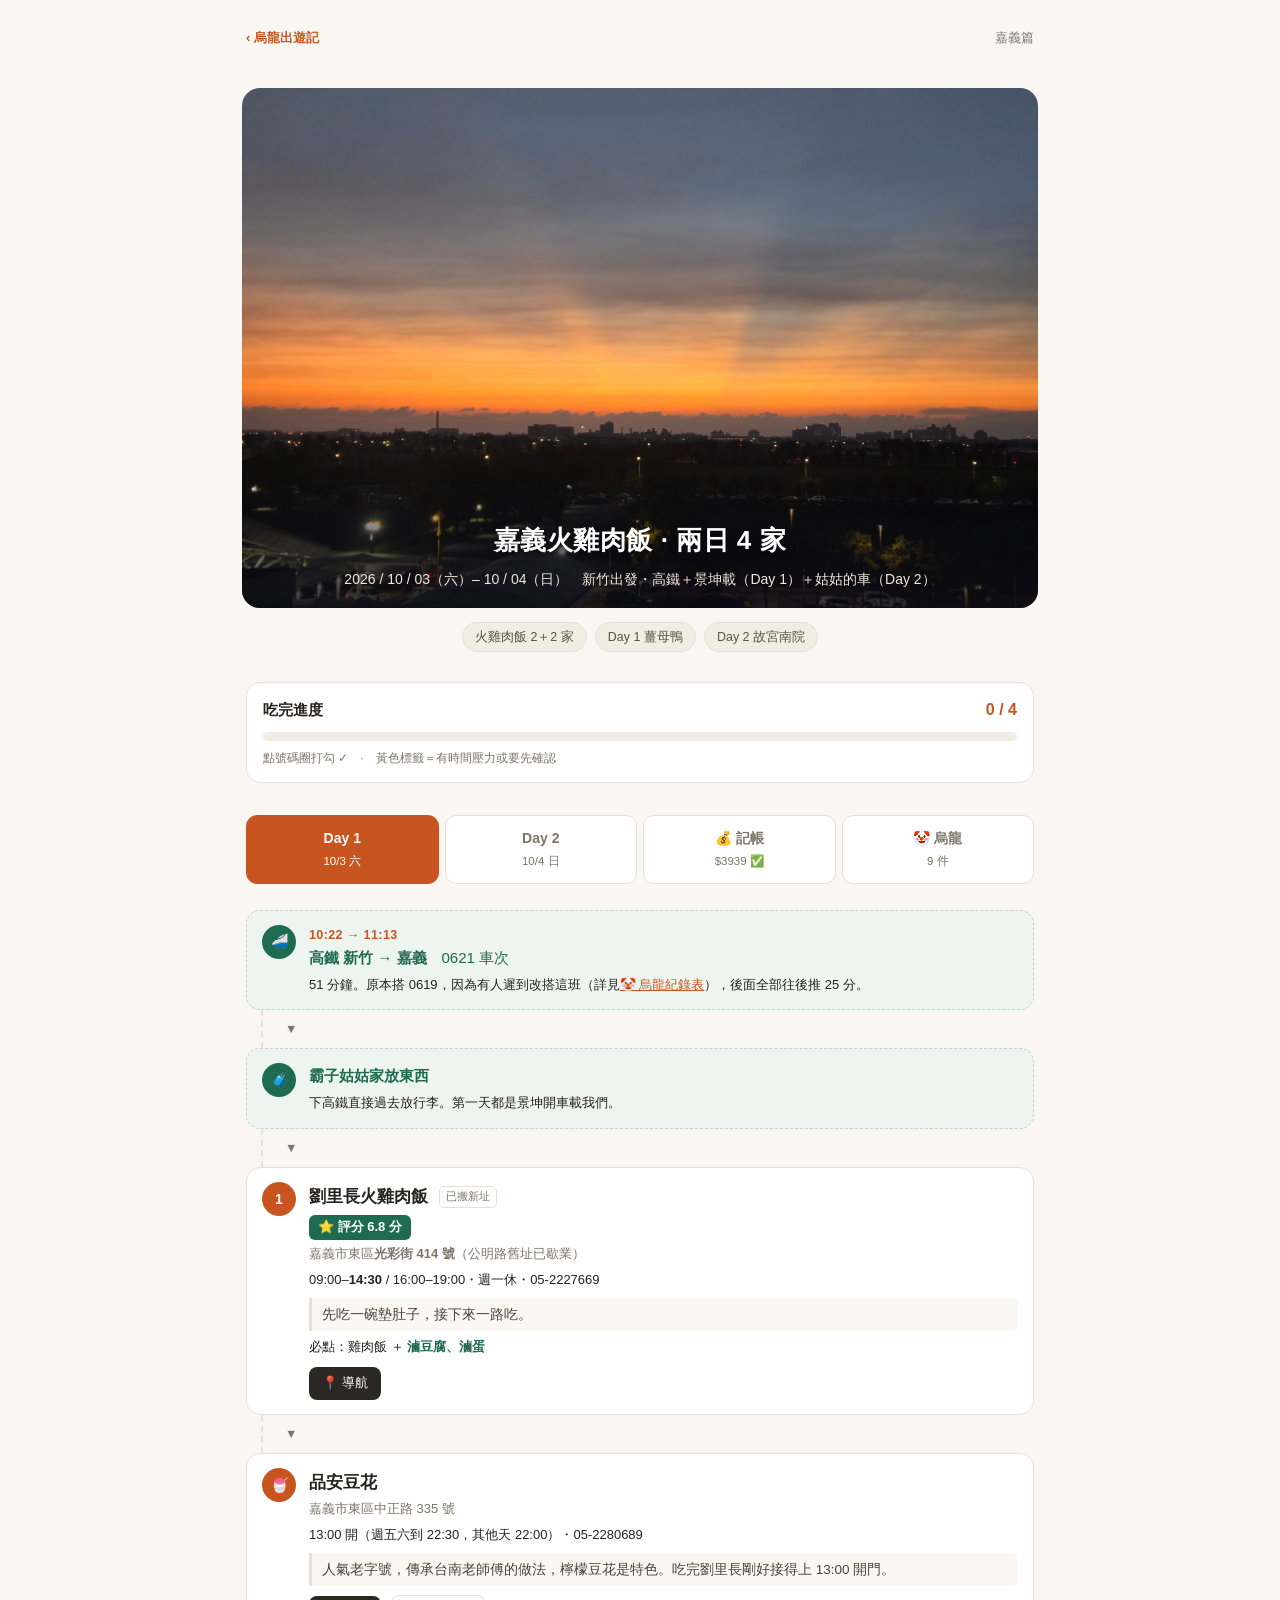
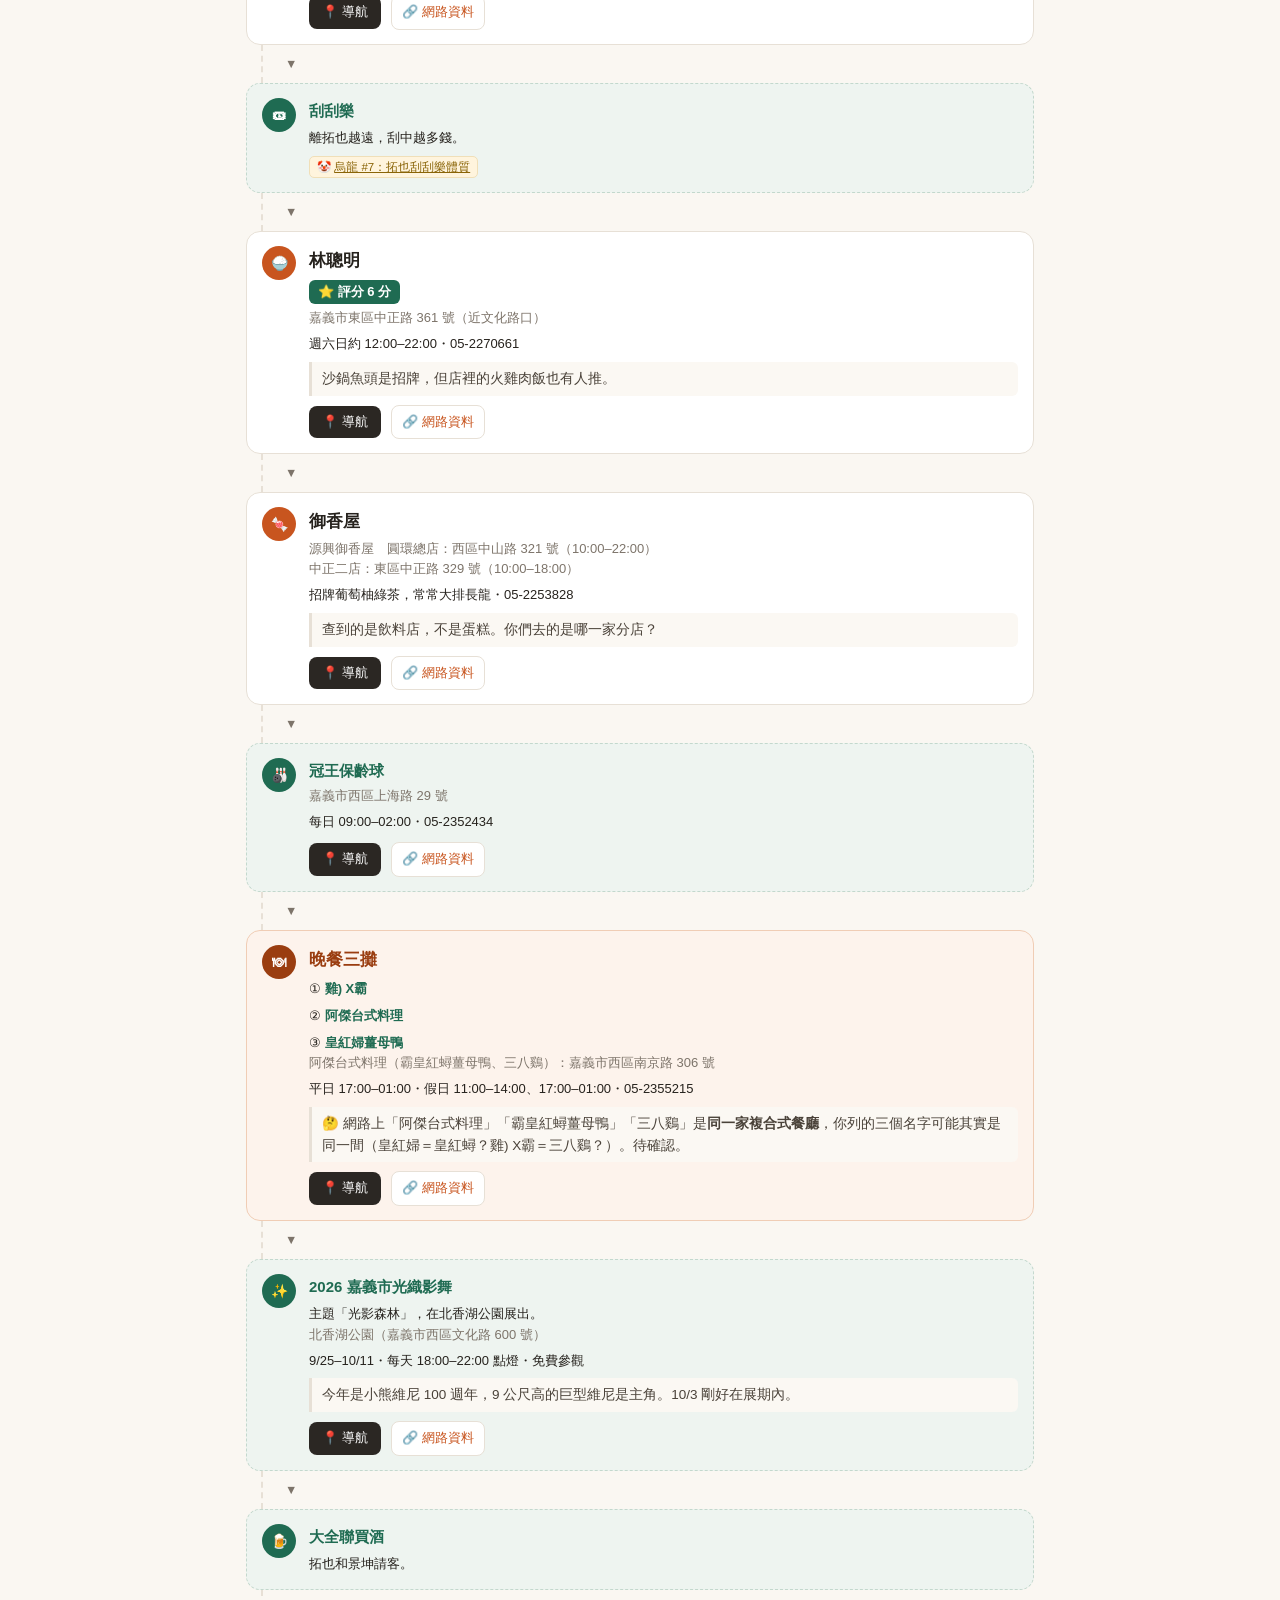
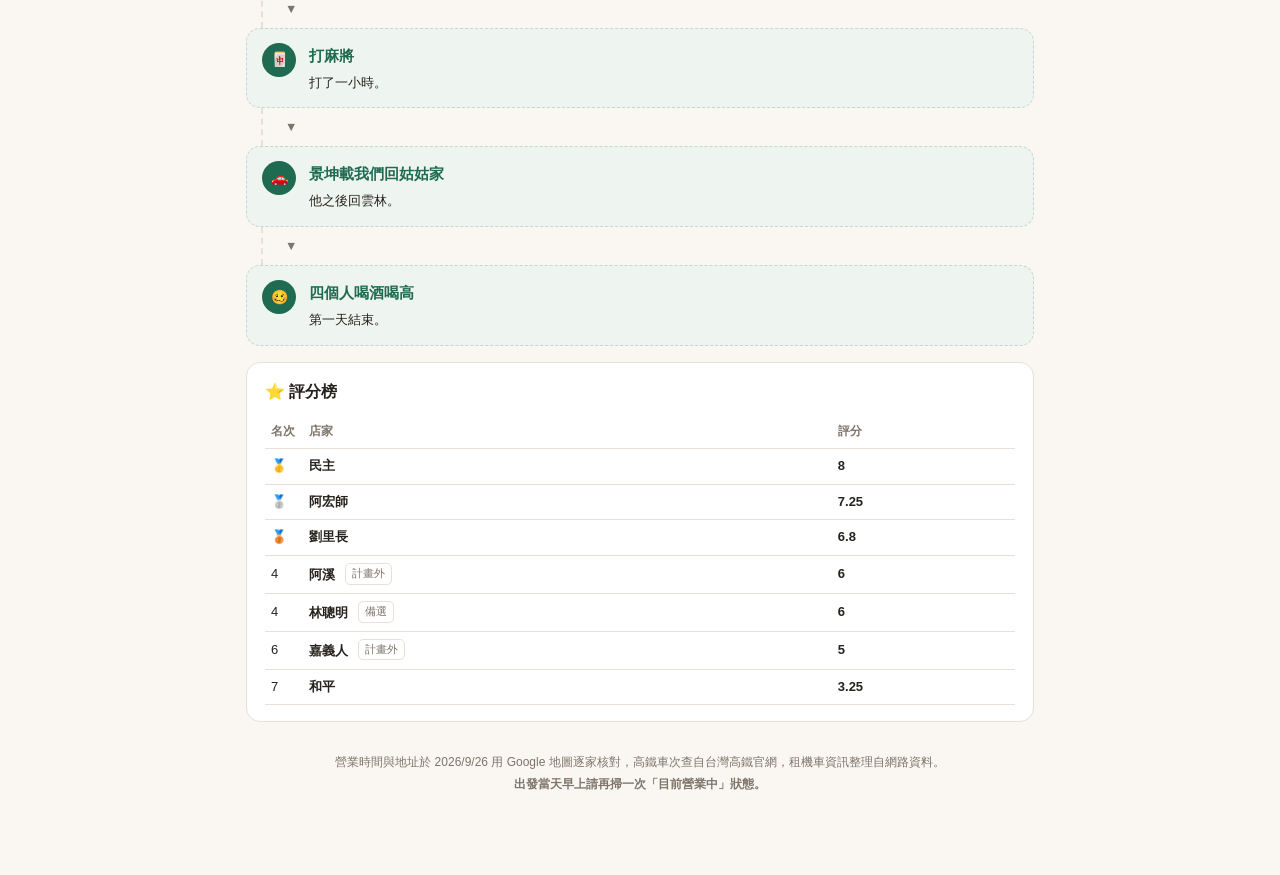
==== docs/chiayi-2026-10/index.html @ 623d9f43 "建立烏龍出遊記總覽，保留嘉義行程、分帳與烏龍紀錄" ====
<!DOCTYPE html>
<html lang="zh-Hant">
<head>
<meta charset="utf-8">
<meta name="viewport" content="width=device-width, initial-scale=1">
<title>嘉義火雞肉飯 2 日攻略｜10/3–10/4</title>
<meta name="description" content="2026/10/3–10/4 嘉義兩日：火雞肉飯 4 家分兩天吃、薑母鴨晚餐、故宮南院。高鐵＋景坤載＋姑姑的車。">
<meta name="theme-color" content="#c8551f">
<meta name="apple-mobile-web-app-capable" content="yes">
<meta name="apple-mobile-web-app-title" content="烏龍出遊記">
<meta property="og:type" content="website">
<meta property="og:title" content="嘉義火雞肉飯 · 兩日 4 家">
<meta property="og:image" content="https://waltwait.github.io/oolong-travel/chiayi-2026-10/cover.jpg">
<meta property="og:description" content="火雞肉飯 2＋2 家 · 薑母鴨 · 故宮南院 · 高鐵＋開車">
<link rel="manifest" href="../manifest.webmanifest">
<link rel="icon" type="image/png" sizes="192x192" href="../assets/icons/icon-192.png">
<link rel="apple-touch-icon" href="../assets/icons/apple-touch-icon.png">
<meta name="mobile-web-app-capable" content="yes">
<style>
:root{
  --bg:#faf7f2; --card:#fff; --ink:#26221d; --muted:#7d746a;
  --line:#e7e0d6; --accent:#c8551f; --accent2:#1f6b52; --must:#a3123a;
  --chip:#f2ece2;
}
*{box-sizing:border-box}
body{margin:0;background:var(--bg);color:var(--ink);
  font-family:-apple-system,BlinkMacSystemFont,"PingFang TC","Noto Sans TC","Segoe UI",sans-serif;
  line-height:1.6;-webkit-text-size-adjust:100%}
.wrap{max-width:820px;margin:0 auto;padding:20px 16px 80px}
header{text-align:center;padding:8px 0 8px}
.hero{position:relative;border-radius:18px;overflow:hidden;margin:0 -4px;background:#2b2723}
.hero img{display:block;width:100%;height:auto;aspect-ratio:4/3;object-fit:cover;max-height:520px}
.herotext{position:absolute;left:0;right:0;bottom:0;padding:60px 18px 18px;
  background:linear-gradient(to top,rgba(10,10,20,.82),rgba(10,10,20,.45) 60%,transparent)}
.hero h1{color:#fff;text-shadow:0 2px 8px rgba(0,0,0,.5)}
.hero .sub{color:#f1e6d8}
@media (max-width:600px){.hero img{aspect-ratio:4/5;object-position:50% 50%}}
h1{font-size:26px;margin:0 0 6px;letter-spacing:.5px}
.sub{color:var(--muted);font-size:14px}
.meta{display:flex;flex-wrap:wrap;gap:8px;justify-content:center;margin-top:14px}
.chip{background:var(--chip);border:1px solid var(--line);border-radius:99px;
  padding:4px 12px;font-size:12.5px;color:#5b5248}

.progress{margin:22px 0 8px;background:var(--card);border:1px solid var(--line);
  border-radius:14px;padding:14px 16px}
.progress b{font-size:15px}
.bar{height:9px;background:var(--chip);border-radius:99px;overflow:hidden;margin-top:9px}
.bar i{display:block;height:100%;width:0;background:var(--accent);transition:width .3s}

.alert{background:#fff4dd;border:1px solid #f0dfb8;border-radius:14px;padding:13px 16px;
  margin:14px 0 0;font-size:13.5px;color:#5e4506}
.alert b{color:#8a4a07}
.alert ol{margin:6px 0 0;padding-left:20px}
.alert li{margin-bottom:4px}

.tabs{display:flex;gap:6px;margin:22px 0 16px;position:sticky;top:0;z-index:5;
  background:var(--bg);padding:10px 0}
.tab{flex:1;text-align:center;padding:11px 8px;border-radius:11px;border:1px solid var(--line);
  background:var(--card);cursor:pointer;font-size:14px;font-weight:600;color:var(--muted)}
.tab .ts{font-weight:400;font-size:11.5px}
.tab.on{background:var(--accent);color:#fff;border-color:var(--accent)}

.day{display:none}
.day.on{display:block}

.leg{display:flex;align-items:center;gap:8px;color:var(--muted);font-size:12.5px;
  margin:0 0 0 15px;padding:9px 0 9px 22px;border-left:2px dashed var(--line)}

.stop{background:var(--card);border:1px solid var(--line);border-radius:14px;
  padding:14px 15px;display:flex;gap:13px;align-items:flex-start}
.stop.must{border-color:#e8bcc8;box-shadow:0 0 0 3px #fdf1f4 inset}
.stop.done{opacity:.45}
.num{flex:0 0 34px;height:34px;border-radius:50%;background:var(--accent);color:#fff;
  display:flex;align-items:center;justify-content:center;font-weight:700;font-size:14px;cursor:pointer;user-select:none}
.num.mustn{background:var(--must)}
.num.alt{background:var(--accent2)}
.body{flex:1;min-width:0}
.time{font-size:12.5px;color:var(--accent);font-weight:700;letter-spacing:.4px}
.name{font-size:17px;font-weight:700;margin:1px 0 3px}
.addr{font-size:13px;color:var(--muted)}
.hours{font-size:13px;margin-top:5px}
.why{font-size:13.5px;margin-top:7px;color:#4a4239;background:#fbf8f3;
  border-left:3px solid var(--line);padding:6px 10px;border-radius:0 6px 6px 0}
.order{font-size:13px;margin-top:6px}
.order b{color:var(--accent2)}
.flag{display:inline-block;font-size:11.5px;background:#fff4dd;color:#8a6407;
  border:1px solid #f0dfb8;border-radius:5px;padding:1px 7px;margin-top:7px}
.gmap{display:inline-block;margin-top:9px;font-size:13px;color:#fff;background:#2b2723;
  text-decoration:none;padding:6px 13px;border-radius:8px}
.gmap:active{opacity:.7}
.tag{display:inline-block;font-size:11px;border:1px solid var(--line);border-radius:5px;
  padding:1px 6px;color:var(--muted);margin-left:6px;vertical-align:2px;font-weight:400}
.tag.m{background:var(--must);color:#fff;border-color:var(--must);font-weight:700}

.break{background:#eef4f0;border:1px dashed #c3d8cd}
.break .name{color:var(--accent2);font-size:15px}
.dinner{background:#fdf3ec;border:1px solid #f0cdb5}
.dinner .name{color:#9a3d10}

.box{background:var(--card);border:1px solid var(--line);border-radius:14px;
  padding:16px 18px;margin-top:16px}
.box h3{margin:0 0 10px;font-size:16px}
.box ul{margin:0;padding-left:18px;font-size:14px}
.box li{margin-bottom:7px}
.box p{font-size:13.5px;margin:0 0 10px}
table{width:100%;border-collapse:collapse;font-size:13px;margin-top:4px}
th,td{text-align:left;padding:7px 6px;border-bottom:1px solid var(--line)}
th{color:var(--muted);font-weight:600;font-size:12px}
td a{color:var(--accent)}
#rent{scroll-margin-top:80px}
#doops .stop{margin-bottom:12px;background:#fdf1f4;border-color:#e8bcc8}
.score{display:inline-block;margin:2px 0 4px;font-size:13px;font-weight:700;color:#fff;
  background:var(--accent2);border-radius:6px;padding:2px 9px}
#ledger td.amt{text-align:right;font-variant-numeric:tabular-nums}
#payers td:last-child{text-align:right;font-weight:700;font-variant-numeric:tabular-nums}
.srclink{display:inline-block;margin-top:9px;margin-left:6px;font-size:13px;color:var(--accent);text-decoration:none;padding:6px 10px;border:1px solid var(--line);border-radius:8px;background:#fff}
.num.oopsn{background:var(--must)}
.verdict{display:inline-block;margin-top:7px;font-size:13px;font-weight:700;color:var(--must);
  background:#fff;border:1px solid #e8bcc8;border-radius:6px;padding:2px 9px}
footer{text-align:center;color:var(--muted);font-size:12px;margin-top:30px;line-height:1.8}

/* 安裝提示（Android Chrome） */
#install{display:none;margin:14px auto 0;background:var(--accent);color:#fff;border:none;
  border-radius:99px;padding:11px 22px;font-size:14px;font-weight:700;cursor:pointer;
  font-family:inherit;box-shadow:0 3px 10px rgba(200,85,31,.28)}
#install:active{transform:scale(.97)}
#offline{display:none;position:fixed;left:0;right:0;bottom:0;z-index:20;
  background:#2b2723;color:#fff;text-align:center;font-size:12.5px;padding:8px}
.journal-nav{max-width:820px;margin:0 auto;padding:16px 16px 0;display:flex;justify-content:space-between;align-items:center;gap:12px;font-size:13px;color:var(--muted)}
.journal-nav a{color:var(--accent);text-decoration:none;font-weight:700;padding:8px 0;min-height:44px;display:inline-flex;align-items:center}
.journal-nav a:focus-visible{outline:3px solid var(--accent2);outline-offset:3px}
</style>
</head>
<body>
<nav class="journal-nav" aria-label="旅行總覽"><a href="../">‹ 烏龍出遊記</a><span>嘉義篇</span></nav>
<div class="wrap">

<header>
  <div class="hero">
    <img src="cover.jpg" alt="嘉義傍晚的夕陽天際線" width="1600" height="1200">
    <div class="herotext">
      <h1>嘉義火雞肉飯 · 兩日 4 家</h1>
      <div class="sub">2026 / 10 / 03（六）– 10 / 04（日）　新竹出發・高鐵＋景坤載（Day 1）＋姑姑的車（Day 2）</div>
    </div>
  </div>
  <div class="meta">
    <span class="chip">火雞肉飯 2＋2 家</span>
    <span class="chip">Day 1 薑母鴨</span>
    <span class="chip">Day 2 故宮南院</span>
  </div>
  <button id="install" type="button" hidden>📲 安裝到手機主畫面</button>
</header>

<div class="progress">
  <b>吃完進度</b> <span id="cnt" style="float:right;color:#c8551f;font-weight:700">0 / 4</span>
  <div class="bar"><i id="barfill"></i></div>
  <div style="font-size:12px;color:#7d746a;margin-top:8px">點號碼圈打勾 ✓　·　黃色標籤＝有時間壓力或要先確認</div>
</div>

<div class="tabs">
  <div class="tab on" data-d="1">Day 1<br><span class="ts">10/3 六</span></div>
  <div class="tab" data-d="2">Day 2<br><span class="ts">10/4 日</span></div>
  <div class="tab" data-d="money">💰 記帳<br><span class="ts">$<span id="moneytotal">0</span></span></div>
  <div class="tab" data-d="oops">🤡 烏龍<br><span class="ts"><span id="oopscnt">0</span> 件</span></div>
</div>

<!-- ============ DAY 1 ============ -->
<div class="day on" id="d1">

  <div class="stop break">
    <div class="num alt" style="cursor:default">🚄</div>
    <div class="body">
      <div class="time">10:22 → 11:13</div>
      <div class="name">高鐵 新竹 → 嘉義　<span style="font-weight:400">0621 車次</span></div>
      <div class="hours">51 分鐘。原本搭 0619，因為有人遲到改搭這班（詳見<a href="#" data-goto="oops" style="color:var(--accent)">🤡 烏龍紀錄表</a>），後面全部往後推 25 分。</div>
    </div>
  </div>

  <div class="leg">▼</div>

  <div class="stop break">
    <div class="num alt" style="cursor:default">🧳</div>
    <div class="body">
      <div class="name">霸子姑姑家放東西</div>
      <div class="hours">下高鐵直接過去放行李。第一天都是景坤開車載我們。</div>
    </div>
  </div>

  <div class="leg">▼</div>

  <div class="stop">
    <div class="num" data-k="liu">1</div>
    <div class="body">
      <div class="name">劉里長火雞肉飯 <span class="tag">已搬新址</span></div>
      <span class="score">⭐ 評分 6.8 分</span>
      <div class="addr">嘉義市東區<b>光彩街 414 號</b>（公明路舊址已歇業）</div>
      <div class="hours">09:00–<b>14:30</b> / 16:00–19:00・週一休・05-2227669</div>
      <div class="why">先吃一碗墊肚子，接下來一路吃。</div>
      <div class="order">必點：雞肉飯 ＋ <b>滷豆腐、滷蛋</b></div>
      <a class="gmap" target="_blank" href="https://www.google.com/maps/search/?api=1&query=%E5%8A%89%E9%87%8C%E9%95%B7%E7%81%AB%E9%9B%9E%E8%82%89%E9%A3%AF%20%E5%98%89%E7%BE%A9%E5%B8%82%E6%9D%B1%E5%8D%80%E5%85%89%E5%BD%A9%E8%A1%97414%E8%99%9F">📍 導航</a>
    </div>
  </div>

  <div class="leg">▼</div>

  <div class="stop">
    <div class="num" style="cursor:default">🍧</div>
    <div class="body">
      <div class="name">品安豆花</div>
      <div class="addr">嘉義市東區中正路 335 號</div>
      <div class="hours">13:00 開（週五六到 22:30，其他天 22:00）・05-2280689</div>
      <div class="why">人氣老字號，傳承台南老師傅的做法，檸檬豆花是特色。吃完劉里長剛好接得上 13:00 開門。</div>
      <a class="gmap" target="_blank" href="https://www.google.com/maps/search/?api=1&query=%E5%93%81%E5%AE%89%E8%B1%86%E8%8A%B1%20%E5%98%89%E7%BE%A9%E5%B8%82%E6%9D%B1%E5%8D%80%E4%B8%AD%E6%AD%A3%E8%B7%AF335%E8%99%9F">📍 導航</a> <a class="srclink" target="_blank" rel="noopener" href="https://journey.tw/pinan88/">🔗 網路資料</a>
    </div>
  </div>

  <div class="leg">▼</div>

  <div class="stop break">
    <div class="num alt" style="cursor:default">🎟</div>
    <div class="body">
      <div class="name">刮刮樂</div>
      <div class="hours">離拓也越遠，刮中越多錢。</div>
      <span class="flag">🤡 <a href="#" data-goto="oops" style="color:inherit">烏龍 #7：拓也刮刮樂體質</a></span>
    </div>
  </div>

  <div class="leg">▼</div>

  <div class="stop">
    <div class="num" style="cursor:default">🍚</div>
    <div class="body">
      <div class="name">林聰明</div>
      <span class="score">⭐ 評分 6 分</span>
      <div class="addr">嘉義市東區中正路 361 號（近文化路口）</div>
      <div class="hours">週六日約 12:00–22:00・05-2270661</div>
      <div class="why">沙鍋魚頭是招牌，但店裡的火雞肉飯也有人推。</div>
      <a class="gmap" target="_blank" href="https://www.google.com/maps/search/?api=1&query=%E6%9E%97%E8%81%B0%E6%98%8E%E6%B2%99%E9%8D%8B%E9%AD%9A%E9%A0%AD%20%E5%98%89%E7%BE%A9%E5%B8%82%E6%9D%B1%E5%8D%80%E4%B8%AD%E6%AD%A3%E8%B7%AF361%E8%99%9F">📍 導航</a> <a class="srclink" target="_blank" rel="noopener" href="https://bigsharkgogogo.tw/linsmartfishbb/">🔗 網路資料</a>
    </div>
  </div>

  <div class="leg">▼</div>

  <div class="stop">
    <div class="num" style="cursor:default">🍬</div>
    <div class="body">
      <div class="name">御香屋</div>
      <div class="addr">源興御香屋　圓環總店：西區中山路 321 號（10:00–22:00）<br>中正二店：東區中正路 329 號（10:00–18:00）</div>
      <div class="hours">招牌葡萄柚綠茶，常常大排長龍・05-2253828</div>
      <div class="why">查到的是飲料店，不是蛋糕。你們去的是哪一家分店？</div>
      <a class="gmap" target="_blank" href="https://www.google.com/maps/search/?api=1&query=%E6%BA%90%E8%88%88%E5%BE%A1%E9%A6%99%E5%B1%8B%20%E5%98%89%E7%BE%A9%E5%B8%82%E8%A5%BF%E5%8D%80%E4%B8%AD%E5%B1%B1%E8%B7%AF321%E8%99%9F">📍 導航</a> <a class="srclink" target="_blank" rel="noopener" href="https://tenjo.tw/yuxiangwu/">🔗 網路資料</a>
    </div>
  </div>

  <div class="leg">▼</div>

  <div class="stop break">
    <div class="num alt" style="cursor:default">🎳</div>
    <div class="body">
      <div class="name">冠王保齡球</div>
      <div class="addr">嘉義市西區上海路 29 號</div>
      <div class="hours">每日 09:00–02:00・05-2352434</div>
      <a class="gmap" target="_blank" href="https://www.google.com/maps/search/?api=1&query=%E5%86%A0%E7%8E%8B%E4%BF%9D%E9%BD%A1%E7%90%83%E9%A4%A8%20%E5%98%89%E7%BE%A9%E5%B8%82%E8%A5%BF%E5%8D%80%E4%B8%8A%E6%B5%B7%E8%B7%AF29%E8%99%9F">📍 導航</a> <a class="srclink" target="_blank" rel="noopener" href="https://ytliu0.pixnet.net/blog/posts/8233867031">🔗 網路資料</a>
    </div>
  </div>

  <div class="leg">▼</div>

  <div class="stop dinner">
    <div class="num" style="cursor:default;background:#9a3d10">🍽</div>
    <div class="body">
      <div class="name">晚餐三攤</div>
      <div class="order">① <b>雞) X霸</b></div>
      <div class="order">② <b>阿傑台式料理</b></div>
      <div class="order">③ <b>皇紅婦薑母鴨</b></div>
      <div class="addr">阿傑台式料理（霸皇紅蟳薑母鴨、三八鷄）：嘉義市西區南京路 306 號</div>
      <div class="hours">平日 17:00–01:00・假日 11:00–14:00、17:00–01:00・05-2355215</div>
      <div class="why">🤔 網路上「阿傑台式料理」「霸皇紅蟳薑母鴨」「三八鷄」是<b>同一家複合式餐廳</b>，你列的三個名字可能其實是同一間（皇紅婦＝皇紅蟳？雞) X霸＝三八鷄？）。待確認。</div>
      <a class="gmap" target="_blank" href="https://www.google.com/maps/search/?api=1&query=%E9%98%BF%E5%82%91%E5%8F%B0%E5%BC%8F%E6%96%99%E7%90%86%20%E5%98%89%E7%BE%A9%E5%B8%82%E8%A5%BF%E5%8D%80%E5%8D%97%E4%BA%AC%E8%B7%AF306%E8%99%9F">📍 導航</a> <a class="srclink" target="_blank" rel="noopener" href="https://shin.tw/a-jie-twfood/">🔗 網路資料</a>
    </div>
  </div>

  <div class="leg">▼</div>

  <div class="stop break">
    <div class="num alt" style="cursor:default">✨</div>
    <div class="body">
      <div class="name">2026 嘉義市光織影舞</div>
      <div class="hours">主題「光影森林」，在北香湖公園展出。</div>
      <div class="addr">北香湖公園（嘉義市西區文化路 600 號）</div>
      <div class="hours">9/25–10/11・每天 18:00–22:00 點燈・免費參觀</div>
      <div class="why">今年是小熊維尼 100 週年，9 公尺高的巨型維尼是主角。10/3 剛好在展期內。</div>
      <a class="gmap" target="_blank" href="https://www.google.com/maps/search/?api=1&query=%E5%8C%97%E9%A6%99%E6%B9%96%E5%85%AC%E5%9C%92%20%E5%98%89%E7%BE%A9%E5%B8%82%E8%A5%BF%E5%8D%80%E6%96%87%E5%8C%96%E8%B7%AF600%E8%99%9F">📍 導航</a> <a class="srclink" target="_blank" rel="noopener" href="https://www.taiwan.net.tw/m1.aspx?sNo=0001019&lid=081673">🔗 網路資料</a>
    </div>
  </div>

  <div class="leg">▼</div>

  <div class="stop break">
    <div class="num alt" style="cursor:default">🍺</div>
    <div class="body">
      <div class="name">大全聯買酒</div>
      <div class="hours">拓也和景坤請客。</div>
    </div>
  </div>

  <div class="leg">▼</div>

  <div class="stop break">
    <div class="num alt" style="cursor:default">🀄</div>
    <div class="body">
      <div class="name">打麻將</div>
      <div class="hours">打了一小時。</div>
    </div>
  </div>

  <div class="leg">▼</div>

  <div class="stop break">
    <div class="num alt" style="cursor:default">🚗</div>
    <div class="body">
      <div class="name">景坤載我們回姑姑家</div>
      <div class="hours">他之後回雲林。</div>
    </div>
  </div>

  <div class="leg">▼</div>

  <div class="stop break">
    <div class="num alt" style="cursor:default">🥴</div>
    <div class="body">
      <div class="name">四個人喝酒喝高</div>
      <div class="hours">第一天結束。</div>
    </div>
  </div>

</div>

<!-- ============ DAY 2 ============ -->
<div class="day" id="d2">

  <div class="stop">
    <div class="num" style="cursor:default">🌅</div>
    <div class="body">
      <div class="name">阿溪雞肉飯</div>
      <span class="score">⭐ 評分 6 分</span>
      <div class="hours">一早拓也裝逼，自己先去吃。</div>
      <div class="addr">嘉義市西區仁愛路 356 號</div>
      <div class="hours">06:00–13:30・週四休・05-2243177</div>
      <div class="why">早市店，雞片飯和半熟蛋太晚去會賣完，所以一早去是對的。10/4 是週日有開。</div>
      <a class="gmap" target="_blank" href="https://www.google.com/maps/search/?api=1&query=%E9%98%BF%E6%BA%AA%E9%9B%9E%E8%82%89%E9%A3%AF%20%E5%98%89%E7%BE%A9%E5%B8%82%E8%A5%BF%E5%8D%80%E4%BB%81%E6%84%9B%E8%B7%AF356%E8%99%9F">📍 導航</a> <a class="srclink" target="_blank" rel="noopener" href="https://www.bella.tw/articles/travel&foodies/42479">🔗 網路資料</a>
    </div>
  </div>

  <div class="leg">▼</div>

  <div class="stop">
    <div class="num" style="cursor:default">🍲</div>
    <div class="body">
      <div class="name">王家祖傳本產牛雜湯</div>
      <div class="hours">拓也的早餐第二攤。</div>
      <div class="addr">嘉義市東區忠孝路 106 號（東市場 13 號攤）</div>
      <div class="hours">週二至日 06:00–13:00・週一休・05-2236660</div>
      <div class="why">東市場裡傳了四代的牛雜湯，可以免費加湯。</div>
      <a class="gmap" target="_blank" href="https://www.google.com/maps/search/?api=1&query=%E7%8E%8B%E5%AE%B6%E7%A5%96%E5%82%B3%E6%9C%AC%E7%94%A2%E7%89%9B%E9%9B%9C%E6%B9%AF%20%E5%98%89%E7%BE%A9%E5%B8%82%E6%9D%B1%E5%8D%80%E5%BF%A0%E5%AD%9D%E8%B7%AF106%E8%99%9F">📍 導航</a> <a class="srclink" target="_blank" rel="noopener" href="https://supertaste.tvbs.com.tw/infocard/4923">🔗 網路資料</a>
    </div>
  </div>

  <div class="leg">▼</div>

  <div class="stop break">
    <div class="num alt" style="cursor:default">🏃</div>
    <div class="body">
      <div class="name">華哲、霸子跟上</div>
    </div>
  </div>

  <div class="leg">▼</div>

  <div class="stop">
    <div class="num" data-k="heping">2</div>
    <div class="body">
      <div class="name">和平火雞肉飯</div>
      <span class="score">⭐ 評分 3.25 分</span>
      <div class="addr">嘉義市東區和平路 107 號</div>
      <div class="hours">07:30–17:00</div>
      <div class="why">每天現切火雞肉、<b>完全不加油蔥酥</b>的清爽派。</div>
      <div class="order">必點：<b>雞片飯</b> ＋ 滷白菜</div>
      <a class="gmap" target="_blank" href="https://www.google.com/maps/search/?api=1&query=%E5%92%8C%E5%B9%B3%E7%81%AB%E9%9B%9E%E8%82%89%E9%A3%AF%20%E5%98%89%E7%BE%A9%E5%B8%82%E6%9D%B1%E5%8D%80%E5%92%8C%E5%B9%B3%E8%B7%AF107%E8%99%9F">📍 導航</a>
    </div>
  </div>

  <div class="leg">▼</div>

  <div class="stop">
    <div class="num" style="cursor:default">🍚</div>
    <div class="body">
      <div class="name">嘉義人雞肉飯</div>
      <span class="score">⭐ 評分 5 分</span>
      <div class="addr">嘉義市東區垂楊路 157 號</div>
      <div class="hours">05:30–14:00・05-2231737</div>
      <div class="why">1988 年開的在地老店，口味偏清淡，只開到中午。</div>
      <a class="gmap" target="_blank" href="https://www.google.com/maps/search/?api=1&query=%E5%98%89%E7%BE%A9%E4%BA%BA%E7%81%AB%E9%9B%9E%E8%82%89%E9%A3%AF%20%E5%98%89%E7%BE%A9%E5%B8%82%E6%9D%B1%E5%8D%80%E5%9E%82%E6%A5%8A%E8%B7%AF157%E8%99%9F">📍 導航</a> <a class="srclink" target="_blank" rel="noopener" href="https://www.bigfang.tw/blog/post/chiayichicken157">🔗 網路資料</a>
    </div>
  </div>

  <div class="leg">▼</div>

  <div class="stop">
    <div class="num" data-k="minzhu">3</div>
    <div class="body">
      <div class="name">民主火雞肉飯</div>
      <span class="score">⭐ 評分 8 分</span>
      <div class="addr">嘉義市東區民族路 149 號</div>
      <div class="hours">10:00–20:40</div>
      <div class="why"><b>深色油蔥酥</b>是整碗飯的靈魂，這幾家裡最重口味的一家。</div>
      <div class="order">必點：火雞肉<b>片</b>飯 ＋ <b>魯味拼盤</b> ＋ 骨肉湯</div>
      <a class="gmap" target="_blank" href="https://www.google.com/maps/search/?api=1&query=%E6%B0%91%E4%B8%BB%E7%81%AB%E9%9B%9E%E8%82%89%E9%A3%AF%20%E5%98%89%E7%BE%A9%E5%B8%82%E6%9D%B1%E5%8D%80%E6%B0%91%E6%97%8F%E8%B7%AF149%E8%99%9F">📍 導航</a>
    </div>
  </div>

  <div class="leg">▼</div>

  <div class="stop break">
    <div class="num alt" style="cursor:default">🚗</div>
    <div class="body">
      <div class="name">開姑姑的車去故宮南院</div>
      <div class="hours">故宮南院門票 $600（霸子付）。</div>
      <div class="addr">嘉義縣太保市故宮大道 888 號</div>
      <div class="hours">週日 09:00–18:00・週一休・全票 $150・05-3620777</div>
      <div class="why">你們記的門票 $600 剛好是 4 人 × $150。</div>
      <a class="gmap" target="_blank" href="https://www.google.com/maps/search/?api=1&query=%E5%9C%8B%E7%AB%8B%E6%95%85%E5%AE%AE%E5%8D%9A%E7%89%A9%E9%99%A2%E5%8D%97%E9%83%A8%E9%99%A2%E5%8D%80">📍 導航</a> <a class="srclink" target="_blank" rel="noopener" href="https://south.npm.gov.tw/">🔗 網路資料</a>
    </div>
  </div>

  <div class="leg">▼</div>

  <div class="stop break">
    <div class="num alt" style="cursor:default">🎂</div>
    <div class="body">
      <div class="name">14:00 拓也說要慶生，開始趕路</div>
      <div class="hours">趕回去的路上，這件事後來變成<a href="#" data-goto="oops" style="color:var(--accent)">🤡 烏龍 #6</a>。</div>
    </div>
  </div>

  <div class="leg">▼</div>

  <div class="stop">
    <div class="num" data-k="ahong">4</div>
    <div class="body">
      <div class="name">阿宏師火雞肉飯（光華總店）</div>
      <span class="score">⭐ 評分 7.25 分</span>
      <div class="addr">嘉義市東區光華路 108 號</div>
      <div class="hours">平常 10:00–20:00・05-2233467</div>
      <div class="why">新興派代表，火雞肉選得嫩、油蔥炸得酥。</div>
      <div class="order">必點：火雞肉<b>片</b>飯 ＋ <b>半熟荷包蛋</b>（蛋黃劃開拌飯）</div>
      <a class="gmap" target="_blank" href="https://www.google.com/maps/search/?api=1&query=%E9%98%BF%E5%AE%8F%E5%B8%AB%E7%81%AB%E9%9B%9E%E8%82%89%E9%A3%AF%20%E5%85%89%E8%8F%AF%E7%B8%BD%E5%BA%97%20%E5%98%89%E7%BE%A9%E5%B8%82%E6%9D%B1%E5%8D%80%E5%85%89%E8%8F%AF%E8%B7%AF108%E8%99%9F">📍 導航</a> <a class="srclink" target="_blank" rel="noopener" href="https://margaret.tw/chiayi-turkeyrice-ahongshi/">🔗 網路資料</a>
    </div>
  </div>

  <div class="leg">▼</div>

  <div class="stop">
    <div class="num" style="cursor:default">🍜</div>
    <div class="body">
      <div class="name">榕樹下涼麵 ＋ 冰</div>
      <div class="hours">阿宏師對面。</div>
      <div class="why">查不到光華路阿宏師對面的「榕樹下涼麵」。網路上只有宣信街的「榕樹下」小吃店和「後庒榕樹下粉條冰涼麵」，不確定是不是同一家，需要你給我正確店名或地址。</div>
    </div>
  </div>

  <div class="leg">▼</div>

  <div class="stop break">
    <div class="num alt" style="cursor:default">🛍</div>
    <div class="body">
      <div class="name">買伴手禮</div>
      <div class="hours">方塊酥、福義軒、共匪餅。</div>
      <div class="addr">福義軒成功店（創始店）：嘉義市成功街 98 號</div>
      <div class="hours">週一至六 08:00–20:00、週日 08:00–17:00・05-2223107</div>
      <div class="why">福義軒以蛋捲出名。<br>共匪餅：嘉義的鹹餡餅（大陸妹共匪餅，西區民生南路 39 號，14:00–18:30），<a class="srclink" target="_blank" rel="noopener" href="https://margaret.tw/chinesepizza-wenhua-chiayi/">🔗 網路資料</a>。不確定是不是你們買的那家。</div>
      <a class="gmap" target="_blank" href="https://www.google.com/maps/search/?api=1&query=%E7%A6%8F%E7%BE%A9%E8%BB%92%20%E5%98%89%E7%BE%A9%E5%B8%82%E6%88%90%E5%8A%9F%E8%A1%9798%E8%99%9F">📍 導航</a> <a class="srclink" target="_blank" rel="noopener" href="https://www.fuyishan.com.tw/store/d17">🔗 網路資料</a>
    </div>
  </div>

  <div class="leg">▼</div>

  <div class="stop break">
    <div class="num alt" style="cursor:default">🏠</div>
    <div class="body">
      <div class="name">回姑姑家</div>
    </div>
  </div>

  <div class="leg">▼</div>

  <div class="stop break">
    <div class="num alt" style="cursor:default">🚄</div>
    <div class="body">
      <div class="time">18:08 → 18:56</div>
      <div class="name">高鐵 嘉義 → 新竹　<span style="font-weight:400">0670 車次</span></div>
      <div class="hours">搭 1808 回新竹。</div>
    </div>
  </div>

</div>

<!-- ============ 記帳 ============ -->
<div class="day" id="dmoney">
  <div class="box" style="margin-top:0">
    <h3>💰 記帳</h3>
    <table id="ledger" data-people="霸子,華哲,裝逼,拓也" data-settled="1">
      <tr><th>項目</th><th style="text-align:right">金額</th><th>誰付</th></tr>
      <tr><td>劉里長</td><td class="amt">330</td><td class="payer">華哲</td></tr>
      <tr><td>嘉義人</td><td class="amt">135</td><td class="payer">華哲</td></tr>
      <tr><td>和平</td><td class="amt">75</td><td class="payer">華哲</td></tr>
      <tr><td>民主</td><td class="amt">135</td><td class="payer">裝逼</td></tr>
      <tr><td>故宮南院門票</td><td class="amt">600</td><td class="payer">霸子</td></tr>
      <tr><td>7-11</td><td class="amt">254</td><td class="payer">霸子</td></tr>
      <tr><td>保齡球</td><td class="amt">900</td><td class="payer">霸子</td></tr>
      <tr><td>林聰明</td><td class="amt">620</td><td class="payer">霸子</td></tr>
      <tr><td>飲料</td><td class="amt">215</td><td class="payer">霸子</td></tr>
      <tr><td><span style="color:#7d746a">（未註明）</span></td><td class="amt">130</td><td class="payer">裝逼</td></tr>
      <tr><td>飲料</td><td class="amt">100</td><td class="payer">裝逼</td></tr>
      <tr><td>涼麵</td><td class="amt">160</td><td class="payer">裝逼</td></tr>
      <tr><td>阿宏師</td><td class="amt">285</td><td class="payer">裝逼</td></tr>
    </table>
  </div>
  <div class="box">
    <h3>🧾 誰付了多少</h3>
    <table id="payers"></table>
  </div>
  <div class="box" style="background:#eef4f0;border-color:#c3d8cd">
    <h3>🤝 分帳（<span id="npeople">4</span> 人平分）</h3>
    <p id="settledbanner" style="display:none;background:#fff;border:1px solid #c3d8cd;border-radius:8px;padding:8px 12px;font-weight:700;color:var(--accent2)">✅ 帳都平了，已全部結清</p>
    <p id="sharetext"></p>
    <table id="balances"></table>
    <h3 style="margin-top:16px">💸 誰要轉給誰</h3>
    <table id="transfers"></table>
  </div>
</div>

<!-- ============ 烏龍 ============ -->
<div class="day" id="doops">

  <div class="stop">
    <div class="num oopsn" style="cursor:default">1</div>
    <div class="body">
      <div class="time">10/3 早上</div>
      <div class="name">霸子遲到</div>
      <div class="hours">沒幫買到自由座，只好改搭 0621，全天往後推 25 分。</div>
      <span class="verdict">❌ 不可能任務失敗</span>
    </div>
  </div>

  <div class="stop">
    <div class="num oopsn" style="cursor:default">2</div>
    <div class="body">
      <div class="time">10/3</div>
      <div class="name">茶倒地</div>
      <span class="verdict">🍵 陣亡</span>
    </div>
  </div>

  <div class="stop">
    <div class="num oopsn" style="cursor:default">3</div>
    <div class="body">
      <div class="time">10/3</div>
      <div class="name">裝逼水壺摔倒</div>
      <span class="verdict">💥 裝逼失敗</span>
    </div>
  </div>

  <div class="stop">
    <div class="num oopsn" style="cursor:default">4</div>
    <div class="body">
      <div class="time">10/4</div>
      <div class="name">阿嬤卡在人行道上，裝逼去救援</div>
      <span class="verdict">🦸 裝逼英雄</span>
    </div>
  </div>

  <div class="stop">
    <div class="num oopsn" style="cursor:default">5</div>
    <div class="body">
      <div class="time">10/4</div>
      <div class="name">霸子姑丈拿錯家裡鑰匙</div>
      <div class="hours">霸子翻箱倒櫃找不到，拓也很慌，快來不及慶生。</div>
      <span class="verdict">🔑 鑰匙失蹤</span>
    </div>
  </div>

  <div class="stop">
    <div class="num oopsn" style="cursor:default">6</div>
    <div class="body">
      <div class="time">10/4</div>
      <div class="name">拓也老爸慶生，拓也 5 點還在買共匪餅</div>
      <div class="hours">慶生 5 點開始，他說 7 點到家，結果高鐵 7 點才到新竹高鐵站。</div>
      <span class="verdict">⏰ 壽星等不到人</span>
    </div>
  </div>

  <div class="stop">
    <div class="num oopsn" style="cursor:default">7</div>
    <div class="body">
      <div class="time">10/3 – 10/4</div>
      <div class="name">拓也刮刮樂：離他越遠越會中</div>
      <div class="hours">只要離拓也越遠，刮中越多錢；他自己選的、自己刮的絕對不會中。他因此下定決心到明年過年都不刮了，結果第二天又說要刮。</div>
      <span class="verdict">🎰 發誓失效</span>
    </div>
  </div>

  <div class="stop">
    <div class="num oopsn" style="cursor:default">8</div>
    <div class="body">
      <div class="time">分帳時</div>
      <div class="name">裝逼分帳，分到空白帳戶</div>
      <span class="verdict">💸 錢匯進空氣</span>
    </div>
  </div>

  <div class="stop">
    <div class="num oopsn" style="cursor:default">9</div>
    <div class="body">
      <div class="time">10/3 – 10/4</div>
      <div class="name">景坤買了東西忘記拿，拓也要拿去給他爸</div>
      <div class="hours">景坤買的東西忘了拿，說要給霸子，結果拓也說要拿去當他爸的生日禮物。</div>
      <span class="verdict">🎁 不挑的生日禮物</span>
    </div>
  </div>

</div>

<!-- ============ 附錄 ============ -->
<div class="box" id="scores">
  <h3>⭐ 評分榜</h3>
  <table>
    <tr><th style="width:3.2em;white-space:nowrap">名次</th><th>店家</th><th>評分</th></tr>
    <tr><td>🥇</td><td><b>民主</b></td><td><b>8</b></td></tr>
    <tr><td>🥈</td><td><b>阿宏師</b></td><td><b>7.25</b></td></tr>
    <tr><td>🥉</td><td><b>劉里長</b></td><td><b>6.8</b></td></tr>
    <tr><td>4</td><td><b>阿溪</b> <span class="tag">計畫外</span></td><td><b>6</b></td></tr>
    <tr><td>4</td><td><b>林聰明</b> <span class="tag">備選</span></td><td><b>6</b></td></tr>
    <tr><td>6</td><td><b>嘉義人</b> <span class="tag">計畫外</span></td><td><b>5</b></td></tr>
    <tr><td>7</td><td><b>和平</b></td><td><b>3.25</b></td></tr>
  </table>
</div>

<footer>
  營業時間與地址於 2026/9/26 用 Google 地圖逐家核對，高鐵車次查自台灣高鐵官網，租機車資訊整理自網路資料。<br>
  <b>出發當天早上請再掃一次「目前營業中」狀態。</b>
</footer>

</div>

<div id="offline" role="status" hidden>📴 目前離線 —— 顯示的是已存到手機的版本，導航連結需要網路</div>
<script src="settle.js"></script>
<script>
(function(){
  var tabs=document.querySelectorAll('.tab');
  tabs.forEach(function(t){
    t.addEventListener('click',function(){
      tabs.forEach(function(x){x.classList.remove('on')});
      t.classList.add('on');
      document.querySelectorAll('.day').forEach(function(d){d.classList.remove('on')});
      document.getElementById('d'+t.dataset.d).classList.add('on');
      window.scrollTo({top:0,behavior:'smooth'});
    });
  });
  document.querySelectorAll('[data-goto]').forEach(function(a){
    a.addEventListener('click',function(e){
      e.preventDefault();
      document.querySelector('.tab[data-d="'+a.dataset.goto+'"]').click();
    });
  });
  (function(){
    var sum={},total=0;
    document.querySelectorAll('#ledger tr').forEach(function(r){
      var a=r.querySelector('.amt'),p=r.querySelector('.payer'); if(!a) return;
      var v=Number(a.textContent); total+=v; sum[p.textContent]=(sum[p.textContent]||0)+v;
      a.textContent='$'+v;
    });
    var h='';
    Object.keys(sum).sort(function(x,y){return sum[y]-sum[x]}).forEach(function(k){h+='<tr><td>'+k+'</td><td>$'+sum[k]+'</td></tr>'});
    h+='<tr><td><b>合計</b></td><td>$'+total+'</td></tr>';
    document.getElementById('payers').innerHTML=h;
    document.getElementById('moneytotal').textContent=total;

    // 分帳：計算在 settle.js
    var ledger=document.getElementById('ledger');
    var people=ledger.dataset.people.split(',');
    var entries=[];
    ledger.querySelectorAll('tr').forEach(function(r){
      var a=r.querySelector('.amt'),p=r.querySelector('.payer'); if(!a) return;
      entries.push({payer:p.textContent,amount:Number(a.textContent.replace('$',''))});
    });
    var res=settle(entries,people);
    function m(v){ return '$'+v.toLocaleString('en-US',{maximumFractionDigits:2}); }
    var shares=people.map(function(p){return res.share[p]});
    var same=shares.every(function(v){return v===shares[0]});
    document.getElementById('npeople').textContent=people.length;
    document.getElementById('sharetext').innerHTML='總共 <b>'+m(res.total)+'</b>，每人應付 <b>'+(same?m(shares[0]):m(Math.min.apply(null,shares))+'–'+m(Math.max.apply(null,shares)))+'</b>';
    var bh='<tr><th>誰</th><th style="text-align:right">已付</th><th style="text-align:right">差額</th></tr>';
    people.forEach(function(p){
      var b=res.balance[p];
      bh+='<tr><td>'+p+'</td><td style="text-align:right">'+m(res.paid[p])+'</td><td style="text-align:right;font-weight:700;color:'+(b>0?'var(--accent2)':b<0?'var(--must)':'inherit')+'">'+(b>0?'收 '+m(b):b<0?'付 '+m(-b):'剛好')+'</td></tr>';
    });
    document.getElementById('balances').innerHTML=bh;
    var th='';
    res.transfers.forEach(function(t){ th+='<tr><td><b>'+t.from+'</b> → <b>'+t.to+'</b></td><td style="text-align:right;font-weight:700">'+m(t.amount)+'</td></tr>'; });
    document.getElementById('transfers').innerHTML=th||'<tr><td>不用轉帳 🎉</td></tr>';
    if(ledger.dataset.settled==='1'){
      document.getElementById('settledbanner').style.display='block';
      document.querySelectorAll('#transfers tr').forEach(function(r){ r.style.textDecoration='line-through'; r.style.opacity='.5'; r.firstElementChild.insertAdjacentHTML('afterbegin','✅ '); });
      document.getElementById('moneytotal').insertAdjacentText('afterend',' ✅');
    }
  })();
  document.getElementById('oopscnt').textContent=document.querySelectorAll('#doops .stop').length;

  var done={};
  var nums=document.querySelectorAll('.num[data-k]');
  var total=nums.length;
  var fill=document.getElementById('barfill'), cnt=document.getElementById('cnt');

  nums.forEach(function(el){ el.dataset.orig=el.textContent; });

  function render(){
    var n=Object.keys(done).filter(function(k){return done[k]}).length;
    cnt.textContent=n+' / '+total;
    fill.style.width=(n/total*100)+'%';
  }
  nums.forEach(function(el){
    el.addEventListener('click',function(){
      var k=el.dataset.k;
      done[k]=!done[k];
      var card=el.closest('.stop');
      if(done[k]){ card.classList.add('done'); el.textContent='✓'; }
      else { card.classList.remove('done'); el.textContent=el.dataset.orig; }
      render();
    });
  });
  render();
})();

</script>
<script src="../assets/app.js"></script>
</body>
</html>
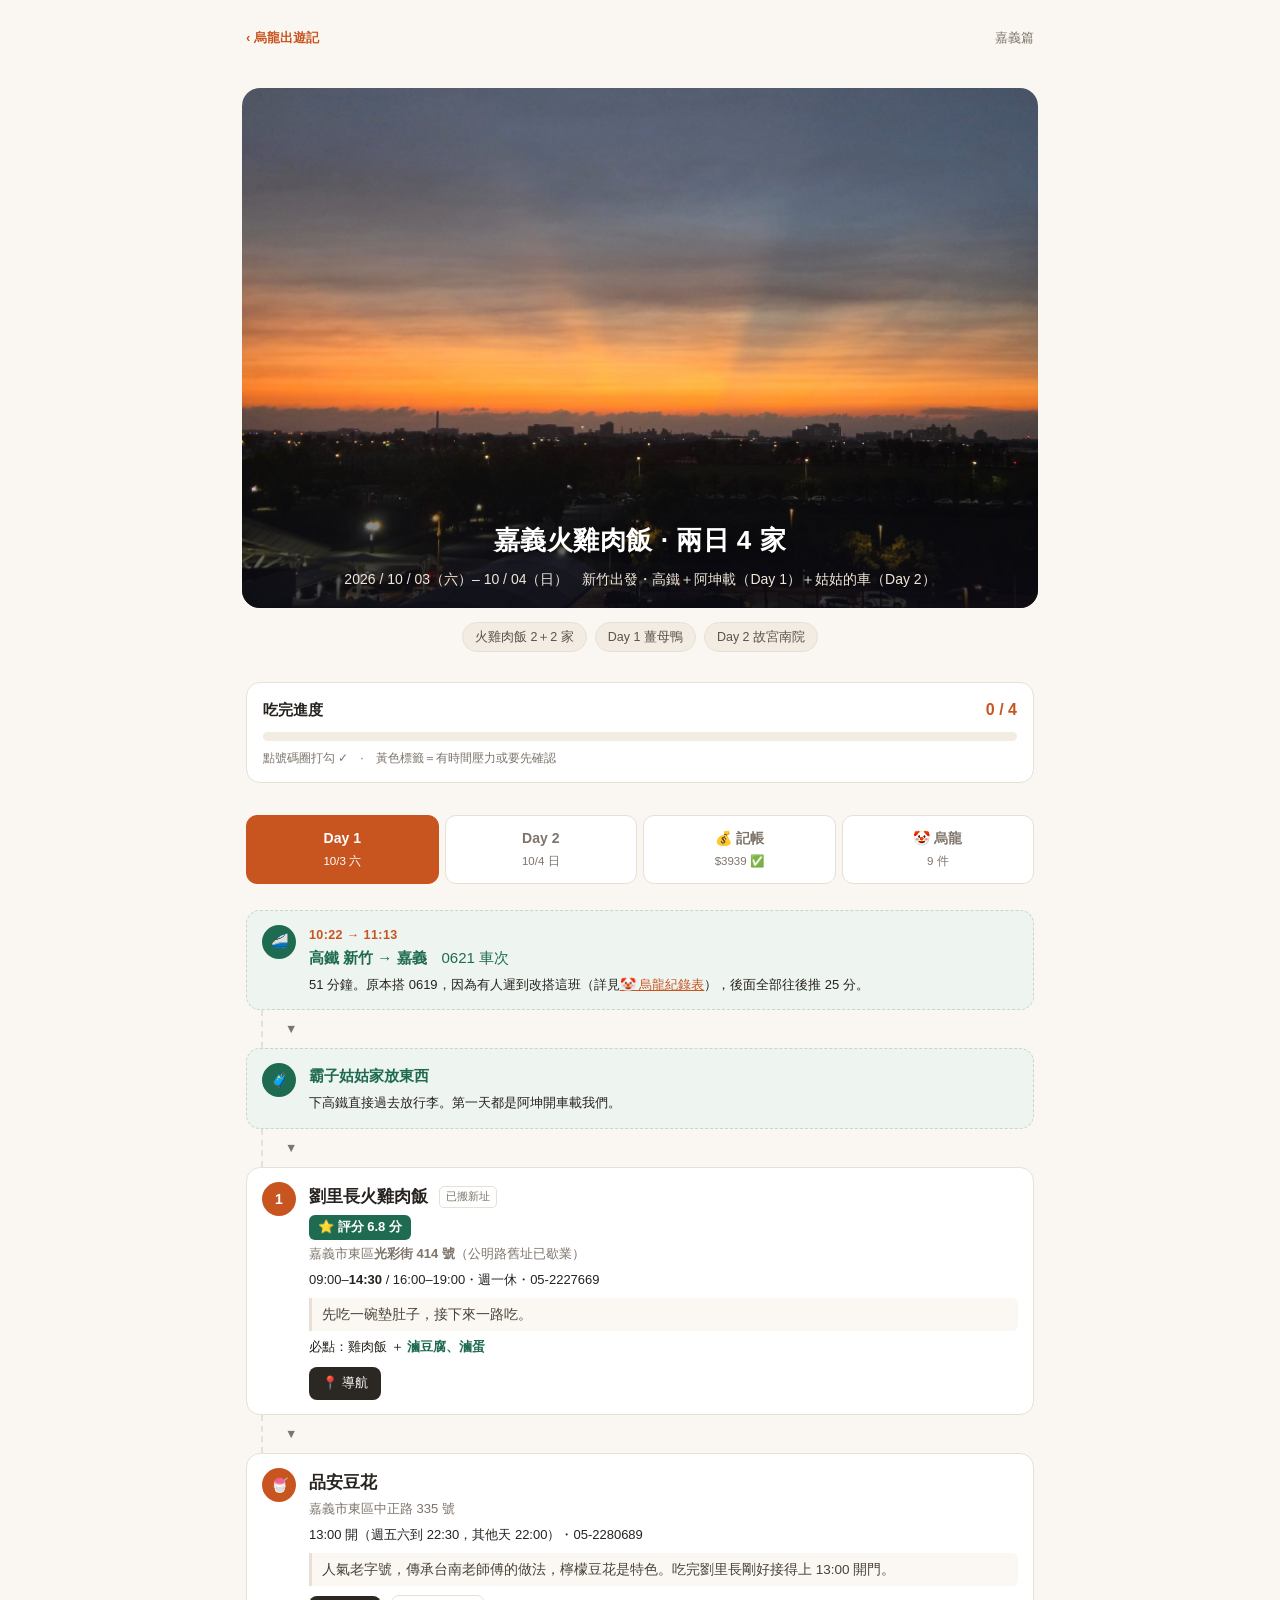
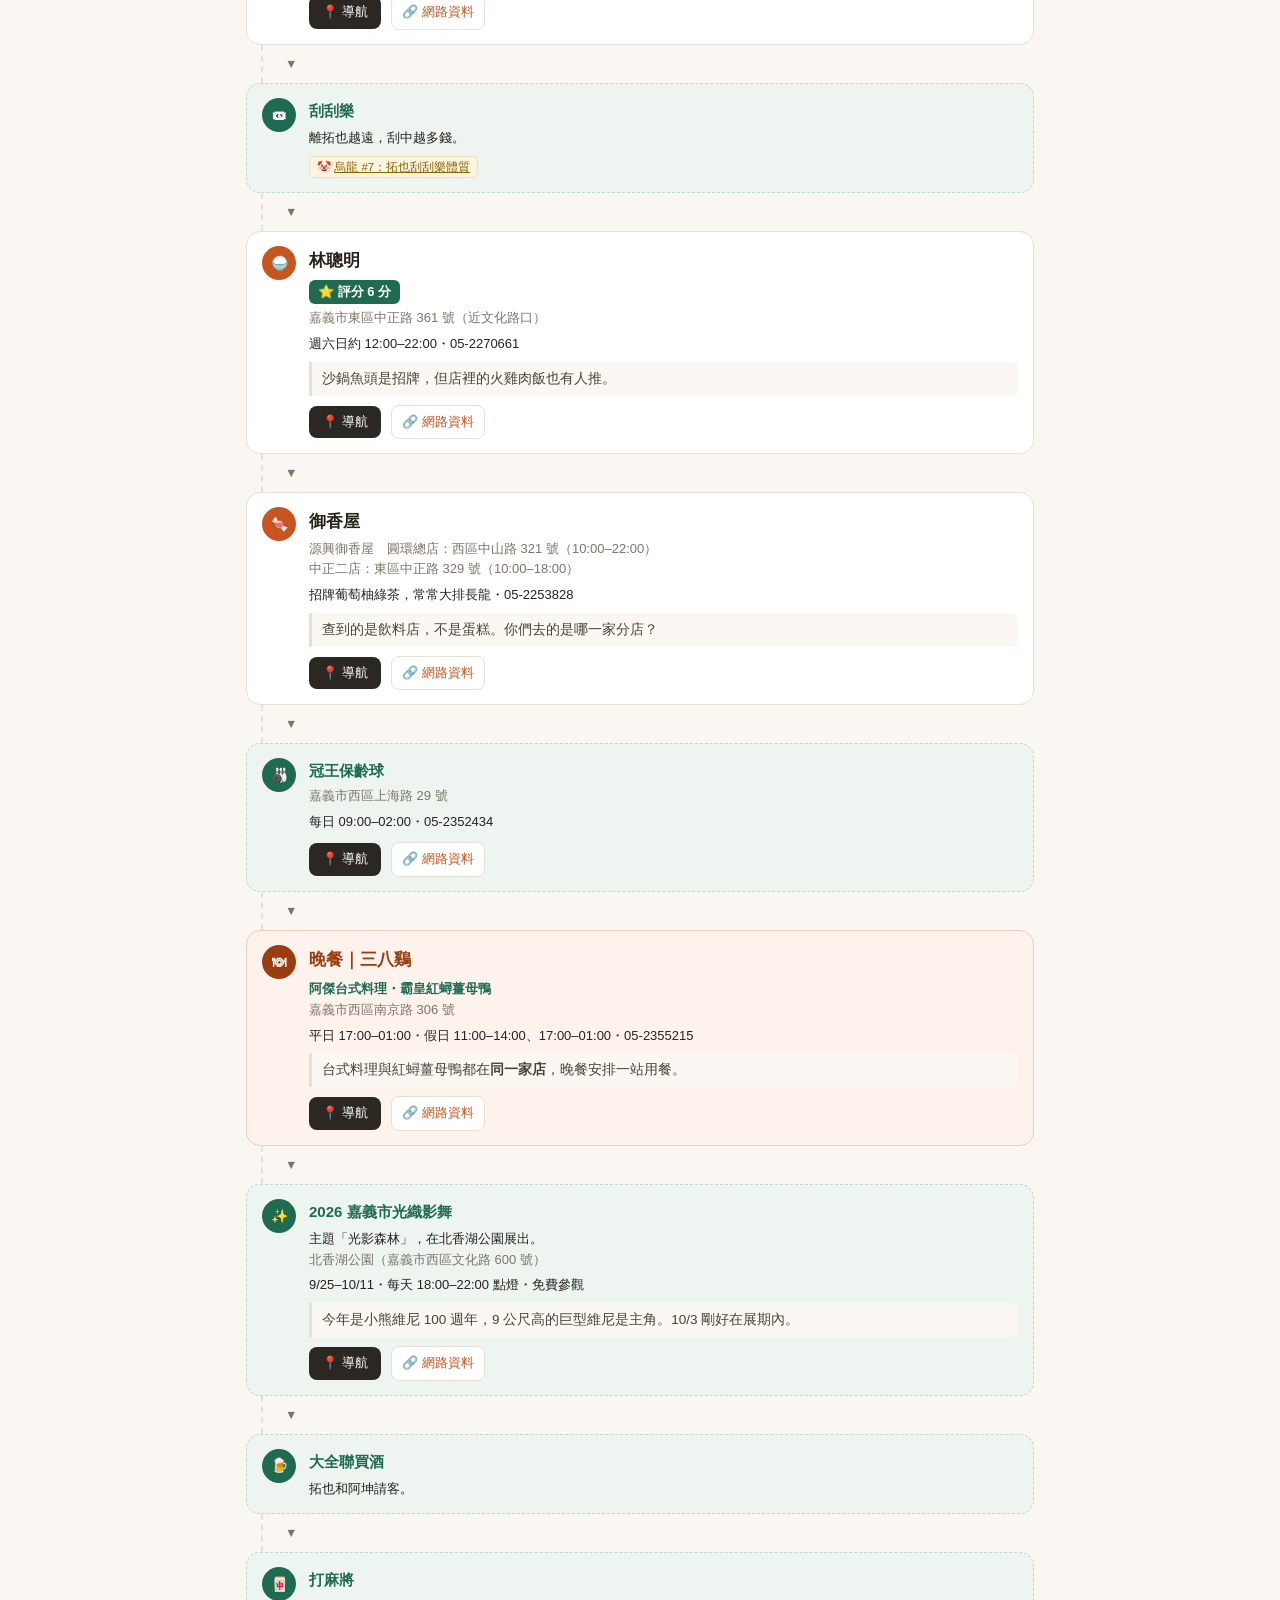
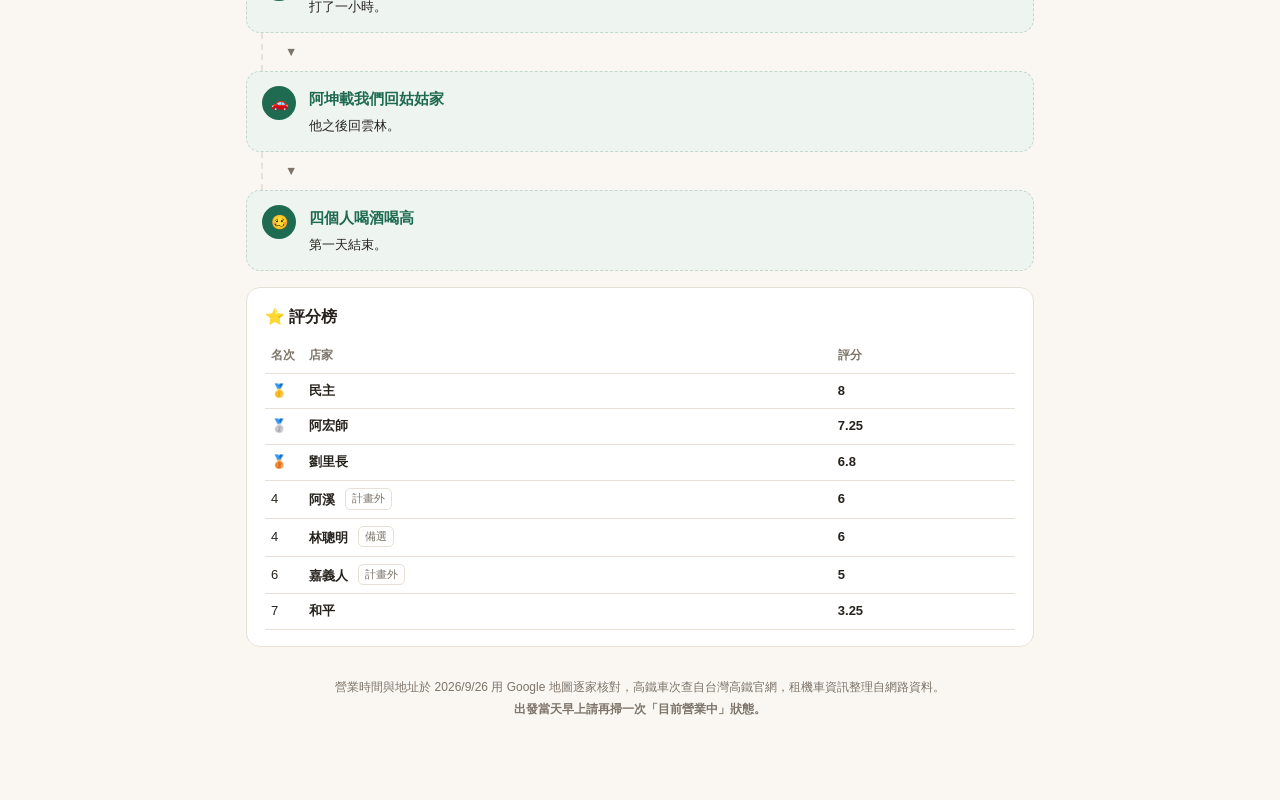
==== commit f01c7f1e: "Fix Chiayi dinner venue and traveler names" ====
--- a/docs/chiayi-2026-10/index.html
+++ b/docs/chiayi-2026-10/index.html
@@ -4,7 +4,7 @@
 <meta charset="utf-8">
 <meta name="viewport" content="width=device-width, initial-scale=1">
 <title>嘉義火雞肉飯 2 日攻略｜10/3–10/4</title>
-<meta name="description" content="2026/10/3–10/4 嘉義兩日：火雞肉飯 4 家分兩天吃、薑母鴨晚餐、故宮南院。高鐵＋景坤載＋姑姑的車。">
+<meta name="description" content="2026/10/3–10/4 嘉義兩日：火雞肉飯 4 家分兩天吃、薑母鴨晚餐、故宮南院。高鐵＋阿坤載＋姑姑的車。">
 <meta name="theme-color" content="#c8551f">
 <meta name="apple-mobile-web-app-capable" content="yes">
 <meta name="apple-mobile-web-app-title" content="烏龍出遊記">
@@ -140,7 +140,7 @@
     <img src="cover.jpg" alt="嘉義傍晚的夕陽天際線" width="1600" height="1200">
     <div class="herotext">
       <h1>嘉義火雞肉飯 · 兩日 4 家</h1>
-      <div class="sub">2026 / 10 / 03（六）– 10 / 04（日）　新竹出發・高鐵＋景坤載（Day 1）＋姑姑的車（Day 2）</div>
+      <div class="sub">2026 / 10 / 03（六）– 10 / 04（日）　新竹出發・高鐵＋阿坤載（Day 1）＋姑姑的車（Day 2）</div>
     </div>
   </div>
   <div class="meta">
@@ -182,7 +182,7 @@
     <div class="num alt" style="cursor:default">🧳</div>
     <div class="body">
       <div class="name">霸子姑姑家放東西</div>
-      <div class="hours">下高鐵直接過去放行李。第一天都是景坤開車載我們。</div>
+      <div class="hours">下高鐵直接過去放行李。第一天都是阿坤開車載我們。</div>
     </div>
   </div>
 
@@ -269,14 +269,12 @@
   <div class="stop dinner">
     <div class="num" style="cursor:default;background:#9a3d10">🍽</div>
     <div class="body">
-      <div class="name">晚餐三攤</div>
-      <div class="order">① <b>雞) X霸</b></div>
-      <div class="order">② <b>阿傑台式料理</b></div>
-      <div class="order">③ <b>皇紅婦薑母鴨</b></div>
-      <div class="addr">阿傑台式料理（霸皇紅蟳薑母鴨、三八鷄）：嘉義市西區南京路 306 號</div>
+      <div class="name">晚餐｜三八鷄</div>
+      <div class="order"><b>阿傑台式料理・霸皇紅蟳薑母鴨</b></div>
+      <div class="addr">嘉義市西區南京路 306 號</div>
       <div class="hours">平日 17:00–01:00・假日 11:00–14:00、17:00–01:00・05-2355215</div>
-      <div class="why">🤔 網路上「阿傑台式料理」「霸皇紅蟳薑母鴨」「三八鷄」是<b>同一家複合式餐廳</b>，你列的三個名字可能其實是同一間（皇紅婦＝皇紅蟳？雞) X霸＝三八鷄？）。待確認。</div>
-      <a class="gmap" target="_blank" href="https://www.google.com/maps/search/?api=1&query=%E9%98%BF%E5%82%91%E5%8F%B0%E5%BC%8F%E6%96%99%E7%90%86%20%E5%98%89%E7%BE%A9%E5%B8%82%E8%A5%BF%E5%8D%80%E5%8D%97%E4%BA%AC%E8%B7%AF306%E8%99%9F">📍 導航</a> <a class="srclink" target="_blank" rel="noopener" href="https://shin.tw/a-jie-twfood/">🔗 網路資料</a>
+      <div class="why">台式料理與紅蟳薑母鴨都在<b>同一家店</b>，晚餐安排一站用餐。</div>
+      <a class="gmap" target="_blank" href="https://www.google.com/maps/search/?api=1&query=%E4%B8%89%E5%85%AB%E9%B7%84%20%E5%98%89%E7%BE%A9%E5%B8%82%E8%A5%BF%E5%8D%80%E5%8D%97%E4%BA%AC%E8%B7%AF306%E8%99%9F">📍 導航</a> <a class="srclink" target="_blank" rel="noopener" href="https://shin.tw/a-jie-twfood/">🔗 網路資料</a>
     </div>
   </div>
 
@@ -300,7 +298,7 @@
     <div class="num alt" style="cursor:default">🍺</div>
     <div class="body">
       <div class="name">大全聯買酒</div>
-      <div class="hours">拓也和景坤請客。</div>
+      <div class="hours">拓也和阿坤請客。</div>
     </div>
   </div>
 
@@ -319,7 +317,7 @@
   <div class="stop break">
     <div class="num alt" style="cursor:default">🚗</div>
     <div class="body">
-      <div class="name">景坤載我們回姑姑家</div>
+      <div class="name">阿坤載我們回姑姑家</div>
       <div class="hours">他之後回雲林。</div>
     </div>
   </div>
@@ -371,7 +369,7 @@
   <div class="stop break">
     <div class="num alt" style="cursor:default">🏃</div>
     <div class="body">
-      <div class="name">華哲、霸子跟上</div>
+      <div class="name">瓦特、霸子跟上</div>
     </div>
   </div>
 
@@ -509,11 +507,11 @@
 <div class="day" id="dmoney">
   <div class="box" style="margin-top:0">
     <h3>💰 記帳</h3>
-    <table id="ledger" data-people="霸子,華哲,裝逼,拓也" data-settled="1">
+    <table id="ledger" data-people="霸子,瓦特,裝逼,拓也" data-settled="1">
       <tr><th>項目</th><th style="text-align:right">金額</th><th>誰付</th></tr>
-      <tr><td>劉里長</td><td class="amt">330</td><td class="payer">華哲</td></tr>
-      <tr><td>嘉義人</td><td class="amt">135</td><td class="payer">華哲</td></tr>
-      <tr><td>和平</td><td class="amt">75</td><td class="payer">華哲</td></tr>
+      <tr><td>劉里長</td><td class="amt">330</td><td class="payer">瓦特</td></tr>
+      <tr><td>嘉義人</td><td class="amt">135</td><td class="payer">瓦特</td></tr>
+      <tr><td>和平</td><td class="amt">75</td><td class="payer">瓦特</td></tr>
       <tr><td>民主</td><td class="amt">135</td><td class="payer">裝逼</td></tr>
       <tr><td>故宮南院門票</td><td class="amt">600</td><td class="payer">霸子</td></tr>
       <tr><td>7-11</td><td class="amt">254</td><td class="payer">霸子</td></tr>
@@ -623,8 +621,8 @@
     <div class="num oopsn" style="cursor:default">9</div>
     <div class="body">
       <div class="time">10/3 – 10/4</div>
-      <div class="name">景坤買了東西忘記拿，拓也要拿去給他爸</div>
-      <div class="hours">景坤買的東西忘了拿，說要給霸子，結果拓也說要拿去當他爸的生日禮物。</div>
+      <div class="name">阿坤買了東西忘記拿，拓也要拿去給他爸</div>
+      <div class="hours">阿坤買的東西忘了拿，說要給霸子，結果拓也說要拿去當他爸的生日禮物。</div>
       <span class="verdict">🎁 不挑的生日禮物</span>
     </div>
   </div>
